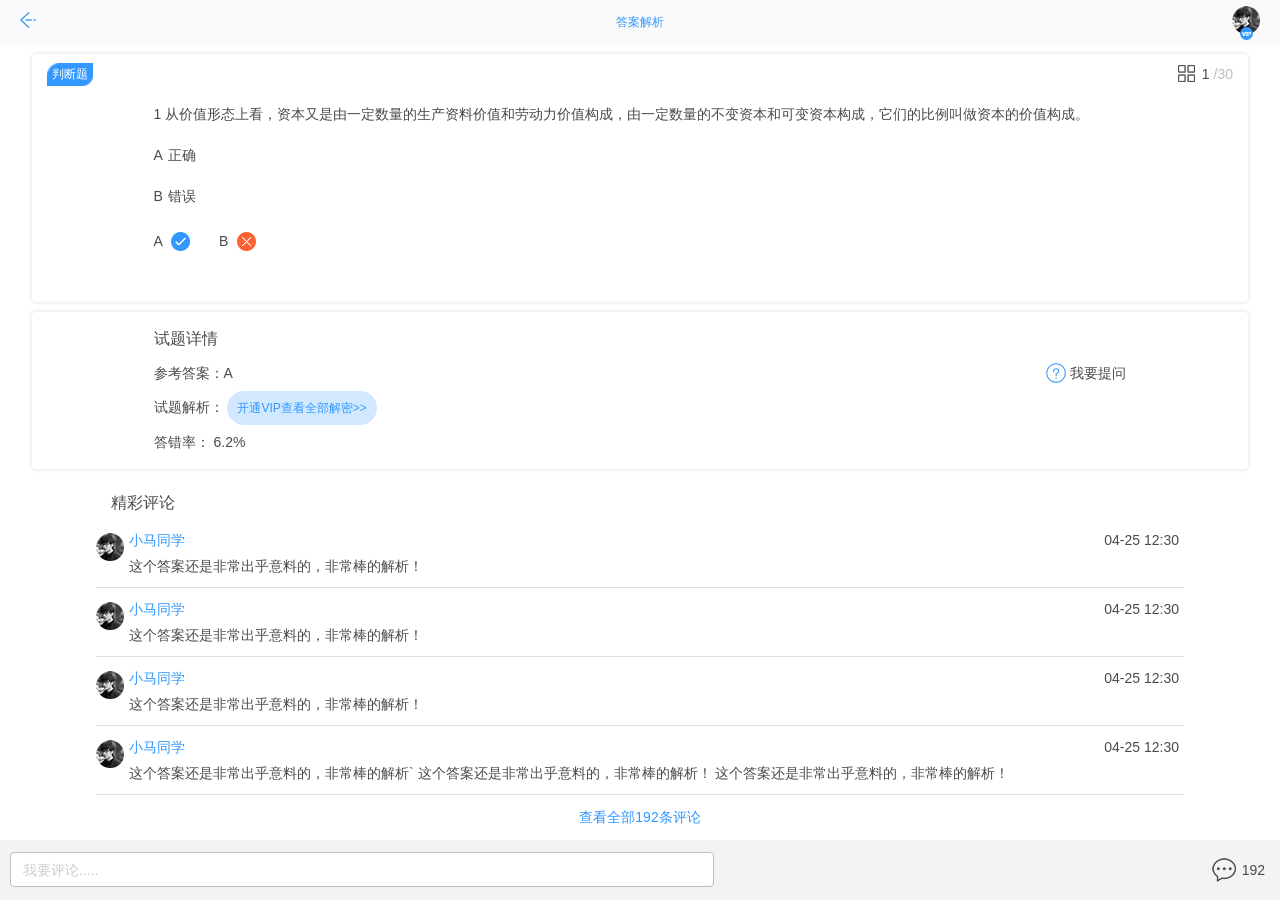
==== examination_resolve.html @ 04f77006 "增加翻译驳回原因" ====
<!DOCTYPE html>
<html>

	<head>
		<meta charset="UTF-8">
		<meta name="viewport" content="width=device-width,initial-scale=1,minimum-scale=1,maximum-scale=1,user-scalable=no" />

		<title>试卷页</title>
		<script src="http://libs.baidu.com/jquery/2.0.0/jquery.min.js"></script>
		<script src="js/swiper.min.js" type="text/javascript" charset="utf-8"></script>

		<link rel="stylesheet" type="text/css" href="css/reset.css" />
		<link rel="stylesheet" type="text/css" href="css/swiper.min.css" />
		<link rel="stylesheet" type="text/css" href="css/examination.css" />
	</head>

	<body>
		<div class="container">
			<div class="title">
				<span class="goback"></span>
				<span class="countdown">
					答案解析
				</span>
				<div class="head">
					<span class="vip active"></span>
				</div>
			</div>
			<div class="swiper-container">
				<!--swiper-no-swiping-->
				<div class="swiper-wrapper">
					<div class="swiper-slide" data-number="1">
						<div class="main-card">
							<div class="examination">
								<div class="exam-title">
									<div class="exam-type">判断题</div>
									<div class="exam-progress">
										<span></span> 1
										<i>/30</i>
									</div>
								</div>
								<div class="exam-content">
									<p>1 从价值形态上看，资本又是由一定数量的生产资料价值和劳动力价值构成，由一定数量的不变资本和可变资本构成，它们的比例叫做资本的价值构成。</p>
									<p><span>A</span>正确</p>
									<p><span>B</span>错误</p>
									<div class="options-box">
										<div class="option selected">
											A <span></span>
										</div>
										<div class="option error">
											B <span></span>
										</div>
									</div>
								</div>
							</div>
							<div class="answer">
								<p class="answer_title">试题详情</p>
								<p class="answer_detail">
									<span>参考答案：A</span>
									<span class="toAsk">我要提问</span>
								</p>
								<p class="resolution">
									<span>试题解析：</span>
									<span class="resolution_vip">开通VIP查看全部解密>></span>
								</p>
								<p class="acc">
									<span class="acc_title">答错率：</span>
									<span class="acc_detail">6.2%</span>
								</p>
							</div>
							<div class="comments">
								<p class="comments_title">精彩评论</p>
								<ul>
									<li>
										<div class="head">
											<span class="vip active"></span>
										</div>
										<p class="comments_info">
											<span class="name">小马同学</span>
											<span class="time">04-25  12:30</span>
										</p>
										<p class="comments_content">
											这个答案还是非常出乎意料的，非常棒的解析！
										</p>
									</li>
									<li>
										<div class="head">
											<span class="vip active"></span>
										</div>
										<p class="comments_info">
											<span class="name">小马同学</span>
											<span class="time">04-25  12:30</span>
										</p>
										<p class="comments_content">
											这个答案还是非常出乎意料的，非常棒的解析！
										</p>
									</li>
									<li>
										<div class="head">
											<span class="vip active"></span>
										</div>
										<p class="comments_info">
											<span class="name">小马同学</span>
											<span class="time">04-25  12:30</span>
										</p>
										<p class="comments_content">
											这个答案还是非常出乎意料的，非常棒的解析！
										</p>
									</li>
									<li>
										<div class="head">
											<span class="vip active"></span>
										</div>
										<p class="comments_info">
											<span class="name">小马同学</span>
											<span class="time">04-25  12:30</span>
										</p>
										<p class="comments_content">
											这个答案还是非常出乎意料的，非常棒的解析` 这个答案还是非常出乎意料的，非常棒的解析！ 这个答案还是非常出乎意料的，非常棒的解析！
										</p>
									</li>
									<p class="checkAll">查看全部192条评论</p>
								</ul>
							</div>

						</div>
						<div class="vip">
							<p class="msk"></p>
							<div class="vip_content">
								<span class="close"></span>
								<div class="detail">
									<p class="title">
										参考答案：A
									</p>
									<div class="detail_content">
										<p>试题解析</p>
										<span>
											青少年时期，是一个比较叛逆的时期，在这个时期，很多孩子可能会出现各种心理问题，只是或轻或重，有的可能症状比较轻，不会被大人发现。作为家长，我们一定要多关注青少年的心理健康故选D
										</span>
										<p>【规律方法】</p>
										<span>
											不要给予过度压力。孩子的心理承受能力是非常有限的，所以，我们家长应该给青少年适当的压力，千万不要过度给他们压力，否则，他们的内心可能会承受不了而崩溃，产生严重后果。
										</span>
									</div>
								</div>
							</div>
						</div>
					</div>
					<div class="swiper-slide" data-number="2">
						<div class="main-card">
							<div class="examination">
								<div class="exam-title">
									<div class="exam-type">判断题</div>
									<div class="exam-progress">
										<span></span> 2
										<i>/30</i>
									</div>
								</div>
								<div class="exam-content">
									<p>1 从价值形态上看，资本又是由一定数量的生产资料价值和劳动力价值构成，由一定数量的不变资本和可变资本构成，它们的比例叫做资本的价值构成。</p>
									<p><span>A</span>正确</p>
									<p><span>B</span>错误</p>
									<div class="options-box">
										<div class="option selected">
											A <span></span>
										</div>
										<div class="option">
											B <span></span>
										</div>
									</div>
								</div>
							</div>

						</div>
						<div class="vip">
							<p class="msk"></p>
							<div class="vip_content">
								<span class="close"></span>
								<div class="detail">
									<p class="title">
										参考答案：A
									</p>
									<div class="detail_content">
										<p>试题解析</p>
										<span>
											青少年时期，是一个比较叛逆的时期，在这个时期，很多孩子可能会出现各种心理问题，只是或轻或重，有的可能症状比较轻，不会被大人发现。作为家长，我们一定要多关注青少年的心理健康故选D
										</span>
										<p>【规律方法】</p>
										<span>
											不要给予过度压力。孩子的心理承受能力是非常有限的，所以，我们家长应该给青少年适当的压力，千万不要过度给他们压力，否则，他们的内心可能会承受不了而崩溃，产生严重后果。
										</span>
									</div>
								</div>
							</div>
						</div>
					</div>
					<div class="swiper-slide" data-number="3">
						<div class="main-card">
							<div class="examination">
								<div class="exam-title">
									<div class="exam-type">判断题</div>
									<div class="exam-progress">
										<span></span> 3
										<i>/30</i>
									</div>
								</div>
								<div class="exam-content">
									<p>1 从价值形态上看，资本又是由一定数量的生产资料价值和劳动力价值构成，由一定数量的不变资本和可变资本构成，它们的比例叫做资本的价值构成。</p>
									<p><span>A</span>正确</p>
									<p><span>B</span>错误</p>
									<div class="options-box">
										<div class="option">
											A <span></span>
										</div>
										<div class="option">
											B <span></span>
										</div>
									</div>
								</div>
							</div>

						</div>
					</div>
					<div class="swiper-slide" data-number="4">
						<div class="main-card">
							<div class="examination">
								<div class="exam-title">
									<div class="exam-type">判断题</div>
									<div class="exam-progress">
										<span></span> 4
										<i>/30</i>
									</div>
								</div>
								<div class="exam-content">
									<p>1 从价值形态上看，资本又是由一定数量的生产资料价值和劳动力价值构成，由一定数量的不变资本和可变资本构成，它们的比例叫做资本的价值构成。</p>
									<p><span>A</span>正确</p>
									<p><span>B</span>错误</p>
									<div class="options-box">
										<div class="option">
											A <span></span>
										</div>
										<div class="option">
											B <span></span>
										</div>
									</div>
								</div>
							</div>

						</div>
					</div>
					<div class="swiper-slide" data-number="5">
						<div class="main-card">
							<div class="examination">
								<div class="exam-title">
									<div class="exam-type">选择题</div>
									<div class="exam-progress">
										<span></span> 5
										<i>/30</i>
									</div>
								</div>
								<div class="exam-content">
									<p>1 从价值形态上看，资本又是由一定数量的生产资料价值和劳动力价值构成，由一定数量的不变资本和可变资本构成，它们的比例叫做资本的价值构成。</p>
									<p><span>A</span>听音乐分散注意力</p>
									<p><span>B</span>听音乐分散注意力</p>
									<p><span>C</span>向好朋友诉说烦恼</p>
									<p><span>D</span>和朋友通宵打网络游戏</p>
									<div class="options-box">
										<div class="option">
											A <span></span>
										</div>
										<div class="option">
											B <span></span>
										</div>
										<div class="option">
											C <span></span>
										</div>
										<div class="option">
											D <span></span>
										</div>
									</div>
								</div>
							</div>

						</div>
					</div>
					<div class="swiper-slide" data-number="6">
						<div class="main-card">
							<div class="examination">
								<div class="exam-title">
									<div class="exam-type">阅读题</div>
									<div class="exam-progress">
										<span></span> 6
										<i>/30</i>
									</div>
								</div>
								<div class="exam-content read">
									<p>1 阅读下列短文，完成练习</p>
									<p class="read_part">林海在大城市工作，去年春节终于抽出空回到老家跟爸妈欢聚一堂。一眨眼的工夫假期结束了，要返程的时候，林海心里不免难过起来，工作太忙了，路途太遥远了，或许下一次团聚又得是春节时。</p>
									<p>时候不早了，林海用力拥抱了一下妈，又向苍老的爸挥挥手，掉头大踏步就走了，再耽搁下去，他的眼泪会流出来。</p>
									<p class="read_question">1.短文共有<span class='fill noAnswer'><input type="text" /></span>个自然段</p>
									<p class="read_question">2.露珠为什么不见了是因为？</p>
									<p class="option"><span>A</span>听音乐分散注意力</p>
									<p class="option"><span>B</span>找个适当的理由安慰自己</p>
									<p class="option"><span>C</span>向好朋友诉说烦恼</p>
									<p class="option" <span>D</span>和朋友通宵打网络游戏</p>
									<div class="options-box">
										<div class="option">
											A <span></span>
										</div>
										<div class="option">
											B <span></span>
										</div>
										<div class="option">
											C <span></span>
										</div>
										<div class="option">
											D <span></span>
										</div>
									</div>
									<p class="read_question">3.鸟儿说露珠像<span class="fill noAnswer"><input type="" name="" id="" value="" /></span>，我觉得露珠还像<span class="fill noAnswer"><input type="" name="" id="" value="" /></span>。</p>
								</div>
								<button class="confirm_btn">确认</button>
							</div>
						</div>
					</div>
				</div>

				<div class="footer">
					<input type="text" placeholder="我要评论....." />
					<span class="comment">192</span>
				</div>
			</div>
			<div class="nav">
				<p class="msk"></p>
				<div class="nav-content">
					<p class="nav-title">试卷导航</p>
					<div class="exam-type">
						<p class="exam-type-title">
							一、单项选择题
							<span>每题3分 共90分</span>
						</p>
						<ul class="title-number">
							<li class="noAnswer" data-number="1">1</li>
							<li class="error" data-number="2">2</li>
							<li class="answered" data-number="3">3</li>
							<li class="noAnswer" data-number="4">4</li>
						</ul>
					</div>

				</div>
			</div>
			<div class="toAskWindow">
				<p class="msk"></p>
				<div class="toAskWindow_content">
					<p class="toAskWindow_title">填写问题详情</p>
					<div class="classes">
						<div class="classes_title">年级</div>
						<div class="choice classes_checkbox">
							<span class="options">请选择</span>
							<ul>
								<img src="css/img/check_arrow.png"/>
								<li>一年级</li>
								<li>二年级</li>
								<li>三年级</li>
								<li>四年级</li>
							</ul>
						</div>
						<div class="subject">科目</div>
						<div class="choice subject_checkbox">
							<span class="options">请选择</span>
							<ul>
								<img src="css/img/check_arrow.png"/>

								<li>一年级</li>
								<li>二年级</li>
								<li>三年级</li>
								<li>四年级</li>
							</ul>
						</div>
					</div>
					<input class="question_title" type="text" value="" placeholder="请输入问题标题" />
					<div class="toAskWindow_detail">
						<textarea name="" placeholder="请输入具体疑问"></textarea>
						<div class="functions">
							<div class="pic">
								添加图片
							</div>
							<div class="special">
								添加特殊符号
							</div>
						</div>
					</div>
					<button>提交</button>
				</div>
			</div>
	</body>
	<script src="js/examination_resolve.js" type="text/javascript" charset="utf-8"></script>

</html>
---- css/examination.css ----
.swiper-container {
  width: 100%;
  height: calc(100% - 44px);
}
html,
body {
  height: 100%;
  overflow-y: hidden ;
}
.no-scroll {
  overflow: hidden;
  height: calc(100% - 44px);
}
* {
  -moz-user-select: none;
  -webkit-user-select: none;
  -ms-user-select: none;
  -khtml-user-select: none;
  user-select: none;
}
.container {
  width: 100%;
  height: 100%;
}
.container .swiper-slide {
  max-height: calc(100vh - 44px);
  overflow: auto;
  position: relative;
}
.container .main-card {
  margin-bottom: 50px;
}
.container .title {
  text-align: center;
  font-size: 12px;
  color: #fff;
  position: relative;
  left: 0;
  top: 0;
  background: #fafafa;
  height: 44px;
  line-height: 44px;
  color: #404040;
  width: 100%;
  z-index: 10000;
}
.container .title .goback {
  position: absolute;
  width: 16px;
  height: 16px;
  background: url(img/goback_blue.png) no-repeat 0 0;
  background-size: 100%;
  left: 20px;
  top: 12px;
}
.container .title .countdown {
  color: #3298ff;
  width: 100%;
  left: 0;
  position: absolute;
  text-align: center;
}
.container .title .head {
  width: 28px;
  height: 28px;
  float: right;
  background: url(img/head_examination.png) no-repeat center;
  background-size: 100%;
  margin-top: 6px;
  margin-right: 20px;
  position: relative;
}
.container .title .head .vip {
  position: absolute;
  width: 13px;
  height: 13px;
  border-radius: 50%;
  background: url(img/VIP.png) no-repeat center #c7c8c8;
  background-size: 9px 4px;
  left: 50%;
  margin-left: -6.5px;
  bottom: -6px;
}
.container .title .head .active {
  background-color: #3298ff;
}
.container .title i {
  font-style: normal;
}
.container .swiper-container {
  color: #4b4a4a;
}
.container .swiper-container .swiper-wrapper {
  height: calc(100% - 60px) !important;
}
.container .swiper-container .swiper-wrapper .swiper-slide {
  margin-bottom: 50px;
}
.container .swiper-container .swiper-wrapper .swiper-slide .main-card .examination {
  padding-bottom: 50px;
  width: 95%;
  margin: 0 auto;
  box-shadow: 0px 0px 4px rgba(0, 21, 41, 0.15);
  margin-top: 10px;
  border-radius: 4px;
}
.container .swiper-container .swiper-wrapper .swiper-slide .main-card .examination .exam-title {
  height: 40px;
  line-height: 40px;
}
.container .swiper-container .swiper-wrapper .swiper-slide .main-card .examination .exam-title .exam-type {
  width: 46px;
  height: 25px;
  float: left;
  margin-left: 15px;
  background: url(img/exam_title_type.png) no-repeat center;
  background-size: 100%;
  color: #fff;
  line-height: 25px;
  text-align: center;
  margin-top: 8px;
  font-size: 12px;
}
.container .swiper-container .swiper-wrapper .swiper-slide .main-card .examination .exam-title .exam-progress {
  float: right;
  margin-right: 15px;
}
.container .swiper-container .swiper-wrapper .swiper-slide .main-card .examination .exam-title .exam-progress span {
  display: inline-block;
  width: 17px;
  height: 17px;
  position: relative;
  top: 3px;
  margin-right: 3px;
  background: url(img/exam_title_progress.png) no-repeat center;
  background-size: 100%;
}
.container .swiper-container .swiper-wrapper .swiper-slide .main-card .examination .exam-title .exam-progress i {
  color: #bdbdbd;
  font-style: normal;
}
.container .swiper-container .swiper-wrapper .swiper-slide .main-card .examination .read .options-box .option {
  margin-bottom: 20px;
}
.container .swiper-container .swiper-wrapper .swiper-slide .main-card .examination .exam-content {
  width: 80%;
  margin: 0 auto;
  margin-top: 10px;
}
.container .swiper-container .swiper-wrapper .swiper-slide .main-card .examination .exam-content .read_part {
  margin-bottom: 10px;
}
.container .swiper-container .swiper-wrapper .swiper-slide .main-card .examination .exam-content > p {
  margin-bottom: 20px;
}
.container .swiper-container .swiper-wrapper .swiper-slide .main-card .examination .exam-content > p span {
  margin-right: 5px;
}
.container .swiper-container .swiper-wrapper .swiper-slide .main-card .examination .exam-content .fill {
  display: inline-block;
  width: 60px;
  border-bottom: 1px solid #1187ff;
  margin-left: 5px;
  height: 30px;
}
.container .swiper-container .swiper-wrapper .swiper-slide .main-card .examination .exam-content input {
  border: 0;
  width: 100%;
  height: 100%;
  display: none;
}
.container .swiper-container .swiper-wrapper .swiper-slide .main-card .examination .exam-content .noAnswer {
  background: url(img/noAnswer.png) no-repeat center;
  background-size: 20px 20px;
}
.container .swiper-container .swiper-wrapper .swiper-slide .main-card .examination .options-box {
  width: 100%;
  margin: 0 auto;
}
.container .swiper-container .swiper-wrapper .swiper-slide .main-card .examination .options-box .option.selected span {
  background: url(img/exam_option_success.png) no-repeat center;
  background-size: 19px ;
}
.container .swiper-container .swiper-wrapper .swiper-slide .main-card .examination .options-box .option.error span {
  background: url(img/exam_option_error.png) no-repeat center;
  background-size: 19px ;
}
.container .swiper-container .swiper-wrapper .swiper-slide .main-card .examination .options-box .option {
  display: inline-block;
}
.container .swiper-container .swiper-wrapper .swiper-slide .main-card .examination .options-box .option span {
  width: 19px;
  height: 19px;
  background: url(img/exam_option.png) no-repeat center;
  display: inline-block;
  position: relative;
  top: 5px;
  margin-right: 25px;
  margin-left: 5px;
  background-size: 19px ;
}
.container .swiper-container .swiper-wrapper .swiper-slide .main-card .examination .confirm_btn {
  width: 80px;
  height: 30px;
  color: #fff;
  margin: 0 auto;
  display: block;
  border-radius: 4px;
  border: 0;
  background-color: #bdbdbd;
  margin-top: 20px;
}
.container .swiper-container .swiper-wrapper .swiper-slide .main-card .examination .active {
  background: #3298ff;
}
.container .swiper-container .swiper-wrapper .swiper-slide .main-card .answer {
  width: 95%;
  margin: 0 auto;
  box-shadow: 0px 0px 4px rgba(0, 21, 41, 0.15);
  margin-top: 10px;
  border-radius: 4px;
  padding: 10px 0;
}
.container .swiper-container .swiper-wrapper .swiper-slide .main-card .answer p {
  width: 80%;
  margin: 0 auto;
  line-height: 34px;
}
.container .swiper-container .swiper-wrapper .swiper-slide .main-card .answer .answer_title {
  font-size: 16px;
}
.container .swiper-container .swiper-wrapper .swiper-slide .main-card .answer .answer_detail .toAsk {
  float: right;
  padding-left: 24px;
  background: url(img/toAsk.png) no-repeat left center;
  background-size: 20px ;
}
.container .swiper-container .swiper-wrapper .swiper-slide .main-card .answer .resolution .resolution_vip {
  display: inline-block;
  padding: 0 10px;
  font-size: 12px;
  border-radius: 20px;
  background: #d2e8ff;
  color: #3298ff;
}
.container .swiper-container .swiper-wrapper .swiper-slide .main-card .comments {
  width: 85%;
  margin: 0 auto;
  margin-top: 18px;
}
.container .swiper-container .swiper-wrapper .swiper-slide .main-card .comments .comments_title {
  text-indent: 15px;
  line-height: 32px;
  font-size: 16px;
}
.container .swiper-container .swiper-wrapper .swiper-slide .main-card .comments ul .checkAll {
  width: 100%;
  height: 24px;
  line-height: 24px;
  text-align: center;
  color: #3298ff;
  margin-top: 10px;
}
.container .swiper-container .swiper-wrapper .swiper-slide .main-card .comments ul li {
  border-bottom: 1px solid #dedede;
  line-height: 26px;
  padding: 8px 0;
}
.container .swiper-container .swiper-wrapper .swiper-slide .main-card .comments ul li .comments_info .time {
  float: right;
  margin-right: 5px;
}
.container .swiper-container .swiper-wrapper .swiper-slide .main-card .comments ul li .comments_info .name {
  color: #3298ff;
}
.container .swiper-container .swiper-wrapper .swiper-slide .main-card .comments ul li .head {
  width: 28px;
  height: 28px;
  float: left;
  background: url(img/head_examination.png) no-repeat center;
  background-size: 100%;
  margin-top: 6px;
  margin-right: 5px;
  position: relative;
}
.container .swiper-container .swiper-wrapper .swiper-slide .main-card .comments ul li .head .vip {
  position: absolute;
  width: 13px;
  height: 13px;
  border-radius: 50%;
  background: url(img/VIP.png) no-repeat center #c7c8c8;
  background-size: 9px 4px;
  left: 50%;
  margin-left: -6.5px;
  bottom: -6px;
}
.container .swiper-container .swiper-wrapper .swiper-slide .main-card .comments ul li .head .active {
  background-color: #3298ff;
}
.container .swiper-container .swiper-wrapper .swiper-slide .vip {
  position: fixed;
  width: 100%;
  height: 100vh;
  top: 0;
  display: none;
}
.container .swiper-container .swiper-wrapper .swiper-slide .vip .msk {
  position: absolute;
  width: 100%;
  height: 100vh;
  background: #000;
  opacity: 0.55;
  z-index: 10;
}
.container .swiper-container .swiper-wrapper .swiper-slide .vip .vip_content {
  width: 290px;
  height: 375px;
  margin: 0 auto;
}
.container .swiper-container .swiper-wrapper .swiper-slide .vip .vip_content .close {
  position: absolute;
  top: 40px;
  width: 28px;
  height: 28px;
  background: url(img/close.png) no-repeat center;
  background-size: 28px;
  z-index: 100;
  right: 30px;
}
.container .swiper-container .swiper-wrapper .swiper-slide .vip .vip_content .detail {
  width: 283px;
  height: 368px;
  background: url(img/vip_detail.png) no-repeat center;
  background-size: 283px 368px;
  position: absolute;
  z-index: 100;
  top: 50px;
}
.container .swiper-container .swiper-wrapper .swiper-slide .vip .vip_content .detail .title {
  background-color: inherit;
  height: 106px;
  line-height: 171px;
  color: #fff;
  font-size: 16px;
  font-weight: 600;
}
.container .swiper-container .swiper-wrapper .swiper-slide .vip .vip_content .detail .detail_content {
  margin-top: 5px;
  width: 100%;
  height: 250px;
  padding: 10px 25px;
  overflow: auto;
}
.container .swiper-container .swiper-wrapper .swiper-slide .vip .vip_content .detail .detail_content p {
  font-weight: 600;
}
.container .footer {
  width: 100%;
  height: 60px;
  background: #f3f3f3;
  bottom: 0;
  z-index: 1000;
}
.container .footer input {
  border: 1px solid #bebebe;
  border-radius: 4px;
  height: 35px;
  width: 55%;
  margin-top: 12px;
  margin-left: 10px;
  text-indent: 10px;
}
.container .footer .ahead,
.container .footer .comment {
  float: right;
  line-height: 60px;
  height: 60px;
  width: auto;
  min-height: 50px;
}
.container .footer .ahead {
  background: url('img/ahead.png') no-repeat left center;
  padding-left: 24px;
  margin: 0 12px;
}
.container .footer .comment {
  background: url('img/commont.png') no-repeat left center;
  padding-left: 30px;
  margin-right: 15px;
}
.nav {
  position: absolute;
  z-index: 1000000;
  width: 100%;
  height: 100%;
  top: 0;
  display: none;
}
.nav .msk {
  width: 100%;
  height: 100%;
  background: #000;
  opacity: 0.55;
  position: absolute;
}
.nav .nav-content {
  background: #fff;
  width: 100%;
  height: 50%;
  position: absolute;
  bottom: 0;
  overflow-y: auto;
  padding: 0 15px;
}
.nav .nav-title {
  text-align: center;
  font-weight: 600;
  margin-top: 20px;
  margin-bottom: 15px;
}
.nav .exam-type .exam-type-title {
  font-weight: 600;
}
.nav .exam-type .exam-type-title span {
  float: right;
  font-weight: 500;
  color: #7a7a7a;
}
.nav .exam-type ul {
  margin-top: 20px;
}
.nav .exam-type ul li {
  width: 33px;
  height: 33px;
  border: 1px solid #c6c6c6;
  color: #c6c6c6;
  text-align: center;
  line-height: 33px;
  border-radius: 50%;
  display: inline-block;
  margin: 0 10px;
}
.nav .exam-type ul .answered {
  background: #d2e8ff;
  border-color: #d2e8ff;
  color: #3298ff;
}
.nav .exam-type ul .current {
  border-color: #3298ff !important;
}
.nav .exam-type ul .error {
  border-color: #ffddd2;
  background: #ffddd2;
  color: #ff6232;
}
.toAskWindow {
  position: absolute;
  display: none;
  width: 100%;
  height: 100%;
  top: 0;
  z-index: 100;
}
.toAskWindow .msk {
  width: 100%;
  height: 100%;
  position: absolute;
  top: 0;
  left: 0;
  background: #000;
  opacity: 0.55;
}
.toAskWindow .toAskWindow_content {
  position: absolute;
  background: #fff;
  z-index: 1000;
  height: 385px;
  width: 284px;
  left: 50%;
  margin-left: -142px;
  margin-top: 80px;
  border-radius: 4px;
  padding: 0 15px;
}
.toAskWindow .toAskWindow_content .toAskWindow_title {
  text-align: center;
  margin: 15px 0 30px 0;
  color: #000;
  font-weight: 600;
}
.toAskWindow .toAskWindow_content .classes {
  height: 30px;
  width: 100%;
}
.toAskWindow .toAskWindow_content .classes > div {
  display: inline-block;
}
.toAskWindow .toAskWindow_content .classes .subject,
.toAskWindow .toAskWindow_content .classes .classes_title {
  color: #3298ff;
  margin-left: 10px;
}
.toAskWindow .toAskWindow_content .classes .subject_checkbox,
.toAskWindow .toAskWindow_content .classes .classes_checkbox {
  width: 80px;
  height: 28px;
  line-height: 28px;
  text-align: center;
  position: relative;
  background: url(img/checkbox.png) no-repeat 90% center;
  background-color: #ececec;
  background-size: 10px 5px;
}
.toAskWindow .toAskWindow_content .classes ul {
  display: none;
  position: absolute;
  background: #fff;
  border: 1px solid #bfbfbf;
  border-radius: 6px ;
  top: 38px;
  left: -43px;
  width: 132px;
}
.toAskWindow .toAskWindow_content .classes ul img {
  width: 12px;
  position: absolute;
  top: -10px;
  left: 90px;
}
.toAskWindow .toAskWindow_content .classes ul li {
  height: 30px;
  width: 100%;
}
.toAskWindow .toAskWindow_content .question_title {
  width: 100%;
  border: 0;
  border-radius: 4px;
  background: #ececec;
  text-indent: 15px;
  margin: 10px 0;
  height: 36px;
}
.toAskWindow .toAskWindow_content .toAskWindow_detail {
  width: 100%;
  height: 160px;
  background: #ececec;
  border-radius: 4px;
}
.toAskWindow .toAskWindow_content .toAskWindow_detail textarea {
  border: 0;
  text-indent: 15px;
  width: 100%;
  height: 60%;
  border-radius: 4px;
  background: #ececec;
}
.toAskWindow .toAskWindow_content .toAskWindow_detail .functions div {
  display: inline-block;
  padding-top: 26px;
  margin-left: 14px;
}
.toAskWindow .toAskWindow_content .toAskWindow_detail .functions .pic {
  background: url(img/pic.png) no-repeat top center;
  background-size: 21px;
}
.toAskWindow .toAskWindow_content .toAskWindow_detail .functions .special {
  background: url(img/special.png) no-repeat top center;
  background-size: 15px 20px;
}
.toAskWindow .toAskWindow_content button {
  border: 0;
  border-radius: 20px;
  color: #fff;
  width: 100%;
  height: 25px;
  background: #3298ff;
  margin-top: 15px;
}
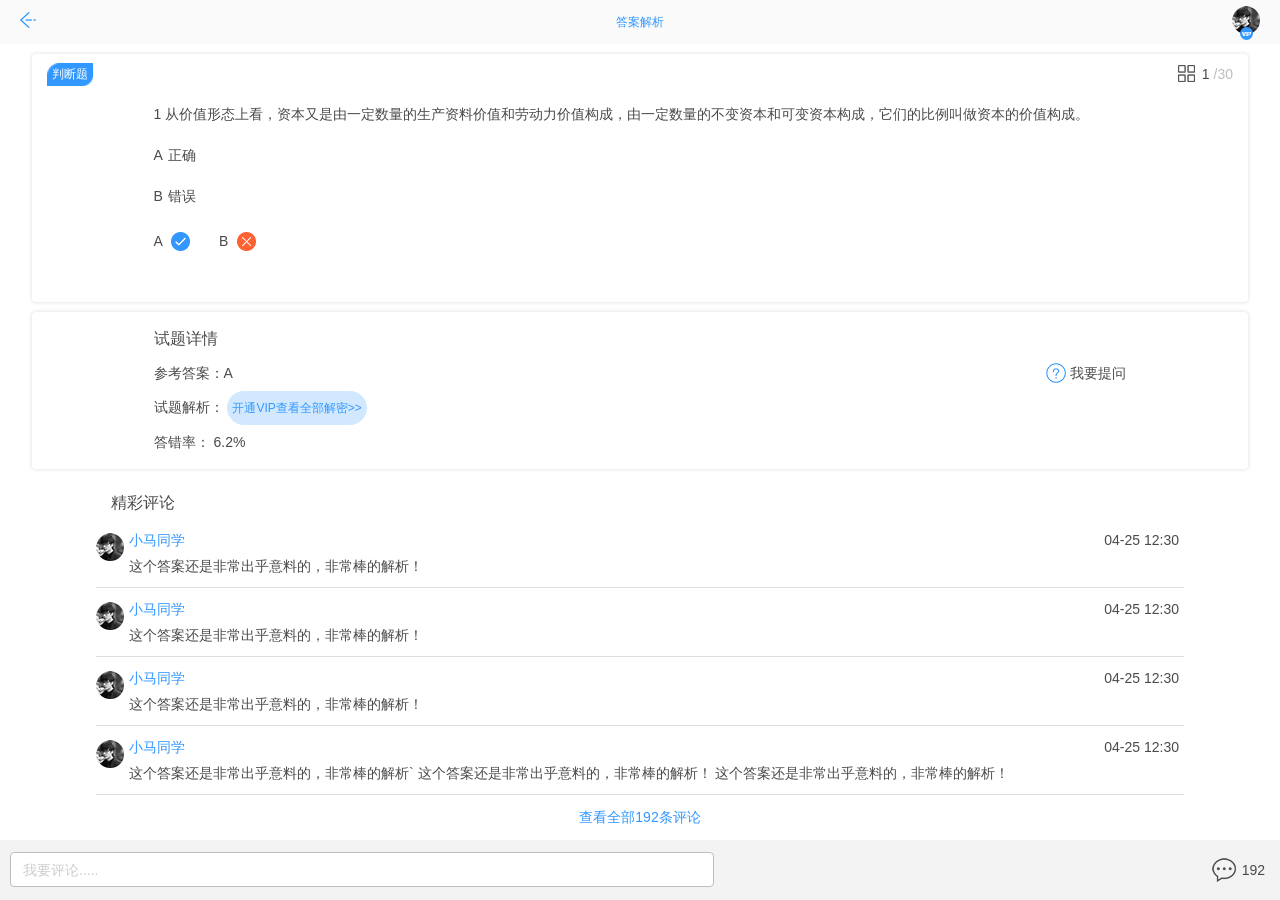
==== commit 9eee656b: "去掉创意类视频上传时拍摄时间的检验" ====
--- a/examination_resolve.html
+++ b/examination_resolve.html
@@ -149,25 +149,102 @@
 						<div class="main-card">
 							<div class="examination">
 								<div class="exam-title">
-									<div class="exam-type">判断题</div>
+									<div class="exam-type">选择题</div>
 									<div class="exam-progress">
-										<span></span> 2
+										<span></span> 1
 										<i>/30</i>
 									</div>
 								</div>
 								<div class="exam-content">
 									<p>1 从价值形态上看，资本又是由一定数量的生产资料价值和劳动力价值构成，由一定数量的不变资本和可变资本构成，它们的比例叫做资本的价值构成。</p>
-									<p><span>A</span>正确</p>
-									<p><span>B</span>错误</p>
-									<div class="options-box">
-										<div class="option selected">
-											A <span></span>
-										</div>
-										<div class="option">
-											B <span></span>
-										</div>
-									</div>
-								</div>
+									<p><span>A</span>听音乐分散注意力</p>
+			        				<p><span>B</span>听音乐分散注意力</p>
+			        				<p><span>C</span>向好朋友诉说烦恼</p>
+			        				<p><span>D</span>和朋友通宵打网络游戏</p>
+			        				<div class="options-box">
+				        				<div class="option error">
+				        					A <span></span>
+				        				</div>
+				        				<div class="option">
+				        					B <span></span>
+				        				</div>
+				        				<div class="option">
+				        					C <span></span>
+				        				</div>
+				        				<div class="option selected">
+				        					D <span></span>
+				        				</div>
+				        			</div>
+								</div>
+							</div>
+							<div class="answer">
+								<p class="answer_title">试题详情</p>
+								<p class="answer_detail">
+									<span>参考答案：A</span>
+									<span class="toAsk">我要提问</span>
+								</p>
+								<p class="resolution">
+									<span>试题解析：</span>
+									<span class="resolution_vip">开通VIP查看全部解密>></span>
+								</p>
+								<p class="acc">
+									<span class="acc_title">答错率：</span>
+									<span class="acc_detail">6.2%</span>
+								</p>
+							</div>
+							<div class="comments">
+								<p class="comments_title">精彩评论</p>
+								<ul>
+									<li>
+										<div class="head">
+											<span class="vip active"></span>
+										</div>
+										<p class="comments_info">
+											<span class="name">小马同学</span>
+											<span class="time">04-25  12:30</span>
+										</p>
+										<p class="comments_content">
+											这个答案还是非常出乎意料的，非常棒的解析！
+										</p>
+									</li>
+									<li>
+										<div class="head">
+											<span class="vip active"></span>
+										</div>
+										<p class="comments_info">
+											<span class="name">小马同学</span>
+											<span class="time">04-25  12:30</span>
+										</p>
+										<p class="comments_content">
+											这个答案还是非常出乎意料的，非常棒的解析！
+										</p>
+									</li>
+									<li>
+										<div class="head">
+											<span class="vip active"></span>
+										</div>
+										<p class="comments_info">
+											<span class="name">小马同学</span>
+											<span class="time">04-25  12:30</span>
+										</p>
+										<p class="comments_content">
+											这个答案还是非常出乎意料的，非常棒的解析！
+										</p>
+									</li>
+									<li>
+										<div class="head">
+											<span class="vip active"></span>
+										</div>
+										<p class="comments_info">
+											<span class="name">小马同学</span>
+											<span class="time">04-25  12:30</span>
+										</p>
+										<p class="comments_content">
+											这个答案还是非常出乎意料的，非常棒的解析` 这个答案还是非常出乎意料的，非常棒的解析！ 这个答案还是非常出乎意料的，非常棒的解析！
+										</p>
+									</li>
+									<p class="checkAll">查看全部192条评论</p>
+								</ul>
 							</div>
 
 						</div>
@@ -193,102 +270,134 @@
 							</div>
 						</div>
 					</div>
-					<div class="swiper-slide" data-number="3">
-						<div class="main-card">
-							<div class="examination">
-								<div class="exam-title">
-									<div class="exam-type">判断题</div>
-									<div class="exam-progress">
-										<span></span> 3
-										<i>/30</i>
-									</div>
-								</div>
-								<div class="exam-content">
-									<p>1 从价值形态上看，资本又是由一定数量的生产资料价值和劳动力价值构成，由一定数量的不变资本和可变资本构成，它们的比例叫做资本的价值构成。</p>
-									<p><span>A</span>正确</p>
-									<p><span>B</span>错误</p>
-									<div class="options-box">
-										<div class="option">
-											A <span></span>
-										</div>
-										<div class="option">
-											B <span></span>
-										</div>
-									</div>
-								</div>
-							</div>
-
+					 <div class="swiper-slide" data-number = "3">
+			        	<div class="main-card">
+			        		<div class="examination">
+			        			<div class="exam-title">
+			        				<div class="exam-type">填空题</div>
+			        				<div class="exam-progress">
+			        					<span></span>
+			        					2<i>/30</i>
+			        				</div>
+			        			</div>
+			        			<div class="exam-content">
+			        				<p>1 若分式方程x-m=2无解，m的值<span class="fill noAnswer"><input type="" name="" id="" value="" /></span></p>
+			        				<p>1 若分式方程x-m=2无解，m的值<span class="fill noAnswer"><input type="" name="" id="" value="" /></span></p>
+			        				<p>1 若分式方程x-m=2无解，m的值<span class="fill noAnswer"><input type="" name="" id="" value="" /></span></p>
+			        				<p>1 若分式方程x-m=2无解，m的值<span class="fill noAnswer"><input type="" name="" id="" value="" /></span></p>
+			        			</div>
+			        		</div>
+			        		<div class="answer">
+								<p class="answer_title">第一题</p>
+								<p class="answer_detail">
+									<p>参考答案：</span>
+									<span class="resolution_vip">开通VIP查看答案>></span>
+									<span class="toAsk">我要提问</span>
+								</p>
+								<p class="acc">
+									<span class="acc_title">答错率：</span>
+									<span class="acc_detail">6.2%</span>
+								</p>
+							</div>
+							<div class="answer">
+								<p class="answer_title">第二题</p>
+								<p class="answer_detail">
+									<p>参考答案：</span>
+									<span class="resolution_vip">开通VIP查看答案>></span>
+									<span class="toAsk">我要提问</span>
+								</p>
+								<p class="acc">
+									<span class="acc_title">答错率：</span>
+									<span class="acc_detail">6.2%</span>
+								</p>
+							</div>
+							<div class="answer">
+								<p class="answer_title">第三题</p>
+								<p class="answer_detail">
+									<p>参考答案：</span>
+									<span class="resolution_vip">开通VIP查看答案>></span>
+									<span class="toAsk">我要提问</span>
+								</p>
+								<p class="acc">
+									<span class="acc_title">答错率：</span>
+									<span class="acc_detail">6.2%</span>
+								</p>
+							</div>
+							<div class="answer">
+								<p class="answer_title">第四题</p>
+								<p class="answer_detail">
+									<p>参考答案：</span>
+									<span class="resolution_vip">开通VIP查看答案>></span>
+									<span class="toAsk">我要提问</span>
+								</p>
+								<p class="acc">
+									<span class="acc_title">答错率：</span>
+									<span class="acc_detail">6.2%</span>
+								</p>
+							</div>
+			        </div>
+						<div class="vip">
+							<p class="msk"></p>
+							<div class="vip_content">
+								<span class="close"></span>
+								<div class="detail">
+									<p class="title">
+										参考答案：A
+									</p>
+									<div class="detail_content">
+										<p>试题解析</p>
+										<span>
+											青少年时期，是一个比较叛逆的时期，在这个时期，很多孩子可能会出现各种心理问题，只是或轻或重，有的可能症状比较轻，不会被大人发现。作为家长，我们一定要多关注青少年的心理健康故选D
+										</span>
+										<p>【规律方法】</p>
+										<span>
+											不要给予过度压力。孩子的心理承受能力是非常有限的，所以，我们家长应该给青少年适当的压力，千万不要过度给他们压力，否则，他们的内心可能会承受不了而崩溃，产生严重后果。
+										</span>
+									</div>
+								</div>
+							</div>
 						</div>
 					</div>
 					<div class="swiper-slide" data-number="4">
 						<div class="main-card">
-							<div class="examination">
-								<div class="exam-title">
-									<div class="exam-type">判断题</div>
-									<div class="exam-progress">
-										<span></span> 4
-										<i>/30</i>
-									</div>
-								</div>
-								<div class="exam-content">
-									<p>1 从价值形态上看，资本又是由一定数量的生产资料价值和劳动力价值构成，由一定数量的不变资本和可变资本构成，它们的比例叫做资本的价值构成。</p>
-									<p><span>A</span>正确</p>
-									<p><span>B</span>错误</p>
-									<div class="options-box">
-										<div class="option">
-											A <span></span>
-										</div>
-										<div class="option">
-											B <span></span>
-										</div>
-									</div>
-								</div>
-							</div>
-
+			        		<div class="examination">
+			        			<div class="exam-title">
+			        				<div class="exam-type">作文题</div>
+			        				
+			        				<div class="exam-progress">
+			        					<span></span>
+			        					4<i>/30</i>
+			        				</div>
+			        			</div>
+			        			<div class="exam-content read">
+			        				<p>根据下文描述，题目自拟。</p>
+			        				<p class="read_part">林海在大城市工作，去年春节终于抽出空回到老家跟爸妈欢聚一堂。一眨眼的工夫假期结束了，要返程的时候，林海心里不免难过起来，工作太忙了，路途太遥远了，或许下一次团聚又得是春节时。</p>
+			        				<p>时候不早了，林海用力拥抱了一下妈，又向苍老的爸挥挥手，掉头大踏步就走了，再耽搁下去，他的眼泪会流出来。</p>
+			        				<div class="write_detail">
+				        				<p>写作详情</p>
+				        				<input type="text" placeholder="作文题目"/>
+				        				<textarea name="" rows="" cols="" placeholder="作文内容"></textarea>
+				        			</div>
+			        			</div>
+			        		</div>
+							<div class="answer">
+								<p class="answer_detail">
+									<p>参考范文：</span>
+									<span class="resolution_vip">开通VIP查看答案>></span>
+								</p>
+							</div>
+							<div class="comments no-comment">
+								<p>目前还没有评论，快来抢沙发<span></span></p>	
+							</div>
 						</div>
 					</div>
 					<div class="swiper-slide" data-number="5">
-						<div class="main-card">
-							<div class="examination">
-								<div class="exam-title">
-									<div class="exam-type">选择题</div>
-									<div class="exam-progress">
-										<span></span> 5
-										<i>/30</i>
-									</div>
-								</div>
-								<div class="exam-content">
-									<p>1 从价值形态上看，资本又是由一定数量的生产资料价值和劳动力价值构成，由一定数量的不变资本和可变资本构成，它们的比例叫做资本的价值构成。</p>
-									<p><span>A</span>听音乐分散注意力</p>
-									<p><span>B</span>听音乐分散注意力</p>
-									<p><span>C</span>向好朋友诉说烦恼</p>
-									<p><span>D</span>和朋友通宵打网络游戏</p>
-									<div class="options-box">
-										<div class="option">
-											A <span></span>
-										</div>
-										<div class="option">
-											B <span></span>
-										</div>
-										<div class="option">
-											C <span></span>
-										</div>
-										<div class="option">
-											D <span></span>
-										</div>
-									</div>
-								</div>
-							</div>
-
-						</div>
-					</div>
-					<div class="swiper-slide" data-number="6">
 						<div class="main-card">
 							<div class="examination">
 								<div class="exam-title">
 									<div class="exam-type">阅读题</div>
 									<div class="exam-progress">
-										<span></span> 6
+										<span></span> 5
 										<i>/30</i>
 									</div>
 								</div>
@@ -303,23 +412,82 @@
 									<p class="option"><span>C</span>向好朋友诉说烦恼</p>
 									<p class="option" <span>D</span>和朋友通宵打网络游戏</p>
 									<div class="options-box">
-										<div class="option">
+										<div class="option error">
 											A <span></span>
 										</div>
-										<div class="option">
+										<div class="option selected">
 											B <span></span>
 										</div>
 										<div class="option">
 											C <span></span>
 										</div>
-										<div class="option">
+										<div class="option error">
 											D <span></span>
 										</div>
 									</div>
 									<p class="read_question">3.鸟儿说露珠像<span class="fill noAnswer"><input type="" name="" id="" value="" /></span>，我觉得露珠还像<span class="fill noAnswer"><input type="" name="" id="" value="" /></span>。</p>
 								</div>
-								<button class="confirm_btn">确认</button>
-							</div>
+							</div>
+							<div class="answer">
+								<p class="answer_title">第一题</p>
+								<p class="answer_detail">
+									<p>参考答案：</span>
+									<span class="resolution_vip">开通VIP查看答案>></span>
+									<span class="toAsk">我要提问</span>
+								</p>
+								<p class="acc">
+									<span class="acc_title">答错率：</span>
+									<span class="acc_detail">6.2%</span>
+								</p>
+							</div>
+							<div class="answer">
+								<p class="answer_title">第二题</p>
+								<p class="answer_detail">
+									<p>参考答案：</span>
+									<span class="resolution_vip">开通VIP查看答案>></span>
+									<span class="toAsk">我要提问</span>
+								</p>
+								<p class="acc">
+									<span class="acc_title">答错率：</span>
+									<span class="acc_detail">6.2%</span>
+								</p>
+							</div>
+							<div class="answer">
+								<p class="answer_title">第三题</p>
+								<p class="answer_detail">
+									<p>参考答案：</span>
+									<span class="resolution_vip">开通VIP查看答案>></span>
+									<span class="toAsk">我要提问</span>
+								</p>
+								<p class="acc">
+									<span class="acc_title">答错率：</span>
+									<span class="acc_detail">6.2%</span>
+								</p>
+							</div>
+							<div class="comments no-comment">
+								<p>目前还没有评论，快来抢沙发<span></span></p>	
+							</div>
+						<div class="vip">
+							<p class="msk"></p>
+							<div class="vip_content">
+								<span class="close"></span>
+								<div class="detail">
+									<p class="title">
+										参考答案：A
+									</p>
+									<div class="detail_content">
+										<p>试题解析</p>
+										<span>
+											青少年时期，是一个比较叛逆的时期，在这个时期，很多孩子可能会出现各种心理问题，只是或轻或重，有的可能症状比较轻，不会被大人发现。作为家长，我们一定要多关注青少年的心理健康故选D
+										</span>
+										<p>【规律方法】</p>
+										<span>
+											不要给予过度压力。孩子的心理承受能力是非常有限的，所以，我们家长应该给青少年适当的压力，千万不要过度给他们压力，否则，他们的内心可能会承受不了而崩溃，产生严重后果。
+										</span>
+									</div>
+								</div>
+							</div>
+						</div>
 						</div>
 					</div>
 				</div>
--- a/css/examination.css
+++ b/css/examination.css
@@ -213,6 +213,33 @@
 .container .swiper-container .swiper-wrapper .swiper-slide .main-card .examination .active {
   background: #3298ff;
 }
+.container .swiper-container .swiper-wrapper .swiper-slide .main-card .examination .write_detail p {
+  font-weight: 600;
+  line-height: 24px;
+}
+.container .swiper-container .swiper-wrapper .swiper-slide .main-card .examination .write_detail input {
+  width: 100%;
+  height: 36px;
+  text-indent: 15px;
+  border-radius: 4px;
+  background: #ececec;
+  border: 0;
+  display: block;
+  margin-bottom: 10px;
+  margin-top: 10px;
+}
+.container .swiper-container .swiper-wrapper .swiper-slide .main-card .examination .write_detail textarea {
+  width: 100%;
+  height: 220px;
+  text-indent: 15px;
+  border-radius: 4px;
+  background: #ececec;
+  border: 0;
+}
+.container .swiper-container .swiper-wrapper .swiper-slide .main-card .examination .confirm_btn.write {
+  width: 70%;
+  border-radius: 20px;
+}
 .container .swiper-container .swiper-wrapper .swiper-slide .main-card .answer {
   width: 95%;
   margin: 0 auto;
@@ -226,22 +253,34 @@
   margin: 0 auto;
   line-height: 34px;
 }
-.container .swiper-container .swiper-wrapper .swiper-slide .main-card .answer .answer_title {
-  font-size: 16px;
-}
-.container .swiper-container .swiper-wrapper .swiper-slide .main-card .answer .answer_detail .toAsk {
+.container .swiper-container .swiper-wrapper .swiper-slide .main-card .answer .resolution_vip {
+  display: inline-block;
+  padding: 0 5px;
+  font-size: 12px;
+  border-radius: 20px;
+  background: #d2e8ff;
+  color: #3298ff;
+}
+.container .swiper-container .swiper-wrapper .swiper-slide .main-card .answer .toAsk {
   float: right;
   padding-left: 24px;
   background: url(img/toAsk.png) no-repeat left center;
   background-size: 20px ;
 }
-.container .swiper-container .swiper-wrapper .swiper-slide .main-card .answer .resolution .resolution_vip {
-  display: inline-block;
-  padding: 0 10px;
-  font-size: 12px;
-  border-radius: 20px;
-  background: #d2e8ff;
-  color: #3298ff;
+.container .swiper-container .swiper-wrapper .swiper-slide .main-card .answer .answer_title {
+  font-size: 16px;
+}
+.container .swiper-container .swiper-wrapper .swiper-slide .main-card .no-comment p {
+  width: 100%;
+  text-align: center;
+}
+.container .swiper-container .swiper-wrapper .swiper-slide .main-card .no-comment p span {
+  display: inline-block;
+  margin-left: 10px;
+  width: 20px;
+  height: 20px;
+  background: url(img/noAnswer.png) no-repeat center;
+  background-size: 20px 20px;
 }
 .container .swiper-container .swiper-wrapper .swiper-slide .main-card .comments {
   width: 85%;
@@ -439,6 +478,7 @@
   border-radius: 50%;
   display: inline-block;
   margin: 0 10px;
+  margin-top: 10px;
 }
 .nav .exam-type ul .answered {
   background: #d2e8ff;
@@ -576,3 +616,67 @@
   background: #3298ff;
   margin-top: 15px;
 }
+.submit_examination {
+  position: absolute;
+  display: none;
+  width: 100%;
+  height: 100%;
+  top: 0;
+  z-index: 100;
+}
+.submit_examination .msk {
+  width: 100%;
+  height: 100%;
+  position: absolute;
+  top: 0;
+  left: 0;
+  background: #000;
+  opacity: 0.55;
+}
+.submit_examination .submit_examination_content {
+  width: 280px;
+  height: 280px;
+  border-radius: 4px;
+  position: absolute;
+  left: 50%;
+  margin-left: -140px;
+  margin-top: 120px;
+  padding-top: 160px;
+  background: url(img/submit_bg.png) no-repeat #fff;
+  background-position: center 10% ;
+  background-size: 128px 138px;
+}
+.submit_examination .submit_examination_content .exam_count span {
+  display: inline-block;
+  width: 31%;
+  text-align: center;
+  color: #000000;
+}
+.submit_examination .submit_examination_content .btns {
+  width: 80%;
+  margin: 0 auto;
+  height: 25px;
+  margin-top: 20px;
+}
+.submit_examination .submit_examination_content .btns button {
+  height: 25px;
+  width: 104px;
+  border-radius: 20px;
+  border: 0;
+}
+.submit_examination .submit_examination_content .btns .cancel {
+  float: left;
+  background: #d2e8ff;
+  color: #68aeff;
+}
+.submit_examination .submit_examination_content .btns .confirm {
+  float: right;
+  background: #3298ff;
+  color: #fff;
+}
+.unAnswer .answer {
+  display: none;
+}
+.unAnswer .comments {
+  display: none;
+}
